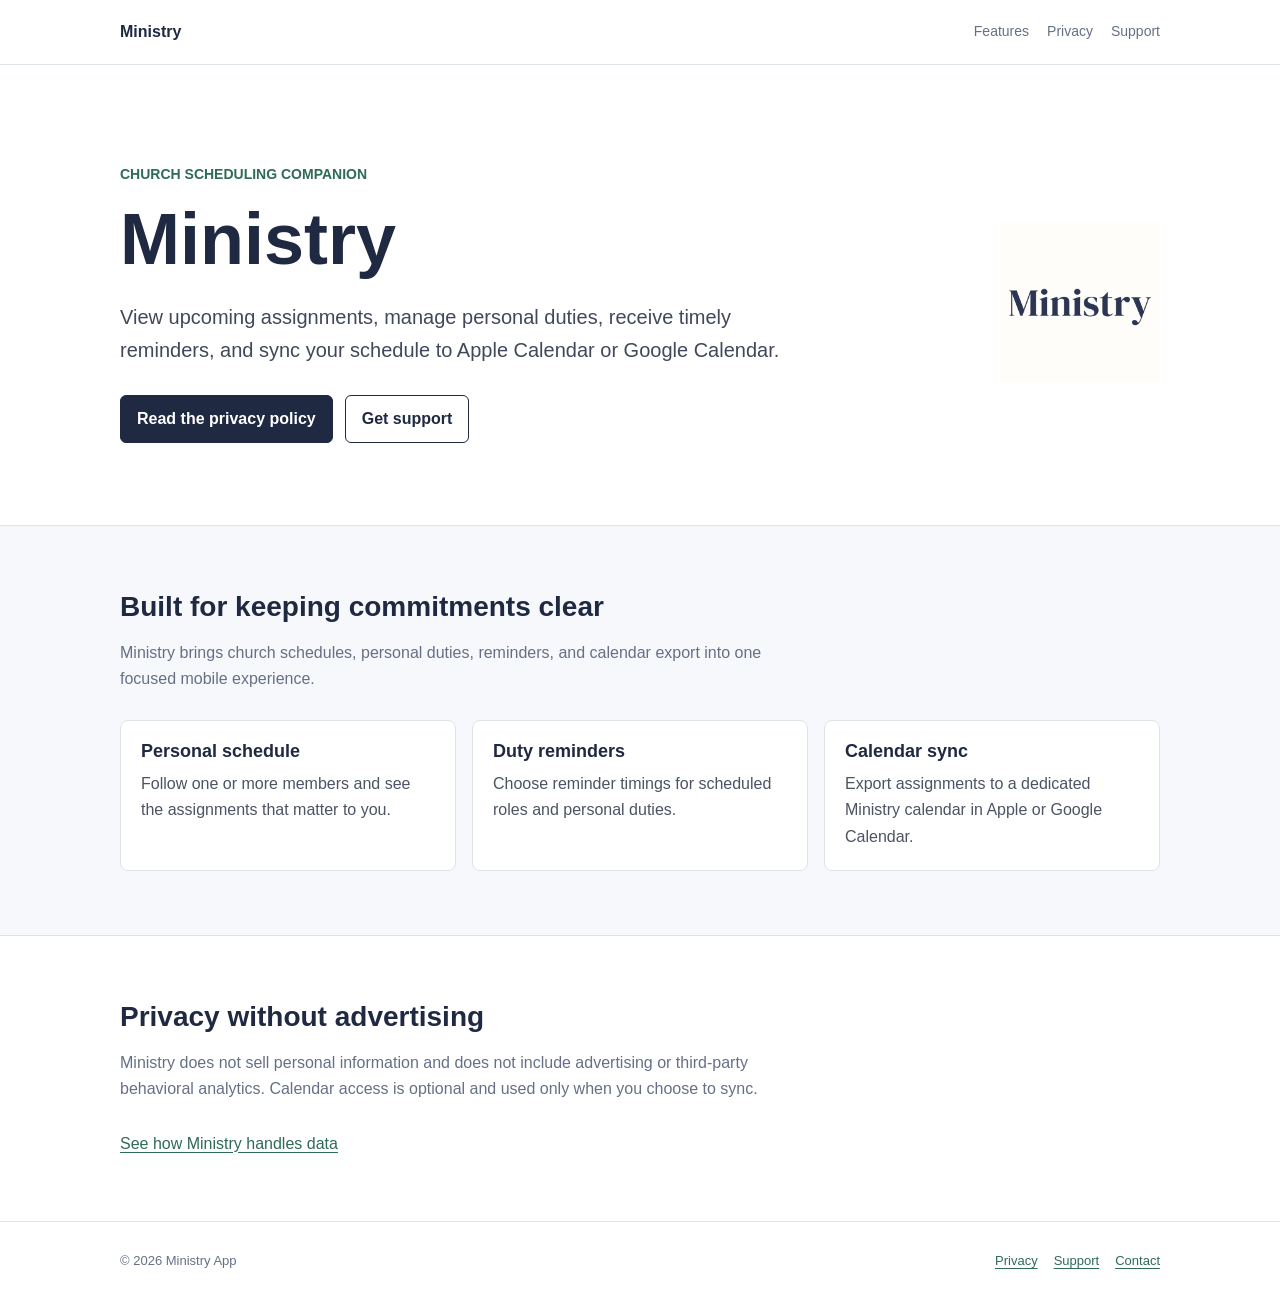
==== index.html @ 0b3a0c24 "Update Ministry privacy and support site" ====
<!doctype html>
<html lang="en">
  <head>
    <meta charset="UTF-8" />
    <meta name="viewport" content="width=device-width, initial-scale=1.0" />
    <meta
      name="description"
      content="Ministry is a church scheduling companion for iPhone and Android."
    />
    <title>Ministry - Church scheduling companion</title>
    <link rel="stylesheet" href="styles.css" />
  </head>
  <body>
    <header class="site-header">
      <nav class="nav" aria-label="Primary navigation">
        <a class="brand" href="./">Ministry</a>
        <div class="nav-links">
          <a href="#features">Features</a>
          <a href="privacy/">Privacy</a>
          <a href="support/">Support</a>
        </div>
      </nav>
    </header>

    <main>
      <section class="hero">
        <div class="hero-content">
          <p class="eyebrow">Church scheduling companion</p>
          <h1>Ministry</h1>
          <p class="hero-copy">
            View upcoming assignments, manage personal duties, receive timely
            reminders, and sync your schedule to Apple Calendar or Google
            Calendar.
          </p>
          <div class="actions">
            <a class="button" href="privacy/">Read the privacy policy</a>
            <a class="button secondary" href="support/">Get support</a>
          </div>
        </div>
        <img
          class="hero-icon"
          src="assets/icon.png"
          width="160"
          height="160"
          alt="Ministry app icon"
        />
      </section>

      <section class="band alt" id="features">
        <div class="container">
          <h2>Built for keeping commitments clear</h2>
          <p class="section-intro">
            Ministry brings church schedules, personal duties, reminders, and
            calendar export into one focused mobile experience.
          </p>
          <div class="feature-grid">
            <article class="feature">
              <h3>Personal schedule</h3>
              <p>
                Follow one or more members and see the assignments that matter
                to you.
              </p>
            </article>
            <article class="feature">
              <h3>Duty reminders</h3>
              <p>
                Choose reminder timings for scheduled roles and personal duties.
              </p>
            </article>
            <article class="feature">
              <h3>Calendar sync</h3>
              <p>
                Export assignments to a dedicated Ministry calendar in Apple or
                Google Calendar.
              </p>
            </article>
          </div>
        </div>
      </section>

      <section class="band">
        <div class="container">
          <h2>Privacy without advertising</h2>
          <p class="section-intro">
            Ministry does not sell personal information and does not include
            advertising or third-party behavioral analytics. Calendar access is
            optional and used only when you choose to sync.
          </p>
          <a href="privacy/">See how Ministry handles data</a>
        </div>
      </section>
    </main>

    <footer class="site-footer">
      <div class="footer-inner">
        <span>&copy; 2026 Ministry App</span>
        <div class="footer-links">
          <a href="privacy/">Privacy</a>
          <a href="support/">Support</a>
          <a href="mailto:ministry.shigong@gmail.com">Contact</a>
        </div>
      </div>
    </footer>
  </body>
</html>
---- styles.css ----
:root {
  color-scheme: light;
  --navy: #1f2942;
  --ink: #202534;
  --muted: #667085;
  --line: #dfe3ea;
  --surface: #f6f8fb;
  --green: #2f6b57;
  --gold: #c88a12;
  --white: #ffffff;
}

* {
  box-sizing: border-box;
}

html {
  scroll-behavior: smooth;
}

body {
  margin: 0;
  color: var(--ink);
  background: var(--white);
  font-family: -apple-system, BlinkMacSystemFont, "Segoe UI", sans-serif;
  line-height: 1.65;
}

a {
  color: var(--green);
  text-underline-offset: 3px;
}

img {
  display: block;
  max-width: 100%;
}

.site-header {
  border-bottom: 1px solid var(--line);
  background: var(--white);
}

.nav {
  width: min(1040px, calc(100% - 32px));
  min-height: 64px;
  margin: 0 auto;
  display: flex;
  align-items: center;
  justify-content: space-between;
  gap: 24px;
}

.brand {
  color: var(--navy);
  font-weight: 700;
  text-decoration: none;
}

.nav-links {
  display: flex;
  flex-wrap: wrap;
  gap: 18px;
  font-size: 14px;
}

.nav-links a {
  color: var(--muted);
  text-decoration: none;
}

.nav-links a:hover,
.nav-links a:focus-visible {
  color: var(--navy);
  text-decoration: underline;
}

.hero {
  width: min(1040px, calc(100% - 32px));
  min-height: 460px;
  margin: 0 auto;
  padding: 72px 0 56px;
  display: grid;
  align-content: center;
  grid-template-columns: minmax(0, 1fr) 180px;
  gap: 64px;
}

.hero-icon {
  width: 160px;
  height: 160px;
  align-self: center;
  justify-self: end;
}

.eyebrow {
  margin: 0 0 10px;
  color: var(--green);
  font-size: 14px;
  font-weight: 700;
  text-transform: uppercase;
}

h1,
h2,
h3 {
  color: var(--navy);
  line-height: 1.2;
}

h1 {
  margin: 0;
  font-size: clamp(42px, 8vw, 72px);
  letter-spacing: 0;
}

h2 {
  margin: 0 0 16px;
  font-size: 28px;
}

h3 {
  margin: 0 0 8px;
  font-size: 18px;
}

.hero-copy {
  max-width: 660px;
  margin: 18px 0 0;
  color: #41485a;
  font-size: 20px;
}

.actions {
  margin-top: 28px;
  display: flex;
  flex-wrap: wrap;
  gap: 12px;
}

.button {
  min-height: 44px;
  padding: 10px 16px;
  display: inline-flex;
  align-items: center;
  justify-content: center;
  border: 1px solid var(--navy);
  border-radius: 6px;
  color: var(--white);
  background: var(--navy);
  font-weight: 650;
  text-decoration: none;
}

.button.secondary {
  color: var(--navy);
  background: var(--white);
}

.band {
  padding: 64px 0;
  border-top: 1px solid var(--line);
}

.band.alt {
  background: var(--surface);
}

.container {
  width: min(1040px, calc(100% - 32px));
  margin: 0 auto;
}

.section-intro {
  max-width: 700px;
  margin: 0 0 28px;
  color: var(--muted);
}

.feature-grid {
  display: grid;
  grid-template-columns: repeat(3, minmax(0, 1fr));
  gap: 16px;
}

.feature {
  min-height: 150px;
  padding: 20px;
  border: 1px solid var(--line);
  border-radius: 8px;
  background: var(--white);
}

.feature p {
  margin: 0;
  color: #4c5363;
}

.policy {
  width: min(760px, calc(100% - 32px));
  margin: 0 auto;
  padding: 56px 0 72px;
}

.policy h1 {
  font-size: 42px;
}

.policy h2 {
  margin-top: 36px;
  font-size: 22px;
}

.policy h3 {
  margin-top: 24px;
}

.policy p,
.policy li {
  color: #3f4655;
}

.policy li + li {
  margin-top: 8px;
}

.date {
  margin: 8px 0 28px;
  color: var(--muted);
  font-size: 14px;
}

.notice {
  margin: 24px 0;
  padding: 16px 18px;
  border-left: 4px solid var(--gold);
  background: var(--surface);
}

details {
  margin: 12px 0;
  border: 1px solid var(--line);
  border-radius: 8px;
  background: var(--white);
}

details summary {
  padding: 14px 16px;
  cursor: pointer;
  color: var(--navy);
  font-weight: 650;
}

details .answer {
  padding: 0 16px 16px;
  color: #464d5c;
}

.support-block {
  margin: 28px 0;
  padding: 20px;
  border: 1px solid var(--line);
  border-radius: 8px;
  background: var(--surface);
}

.support-block p {
  margin-bottom: 0;
}

.site-footer {
  padding: 28px 0;
  border-top: 1px solid var(--line);
  color: var(--muted);
  font-size: 13px;
}

.footer-inner {
  width: min(1040px, calc(100% - 32px));
  margin: 0 auto;
  display: flex;
  flex-wrap: wrap;
  justify-content: space-between;
  gap: 12px 24px;
}

.footer-links {
  display: flex;
  flex-wrap: wrap;
  gap: 16px;
}

@media (max-width: 720px) {
  .nav {
    align-items: flex-start;
    padding: 16px 0;
    flex-direction: column;
    gap: 8px;
  }

  .hero {
    min-height: 520px;
    padding-top: 48px;
    grid-template-columns: 1fr;
    gap: 32px;
  }

  .hero-icon {
    width: 112px;
    height: 112px;
    justify-self: start;
    grid-row: 1;
  }

  .hero-content {
    grid-row: 2;
  }

  .feature-grid {
    grid-template-columns: 1fr;
  }
}
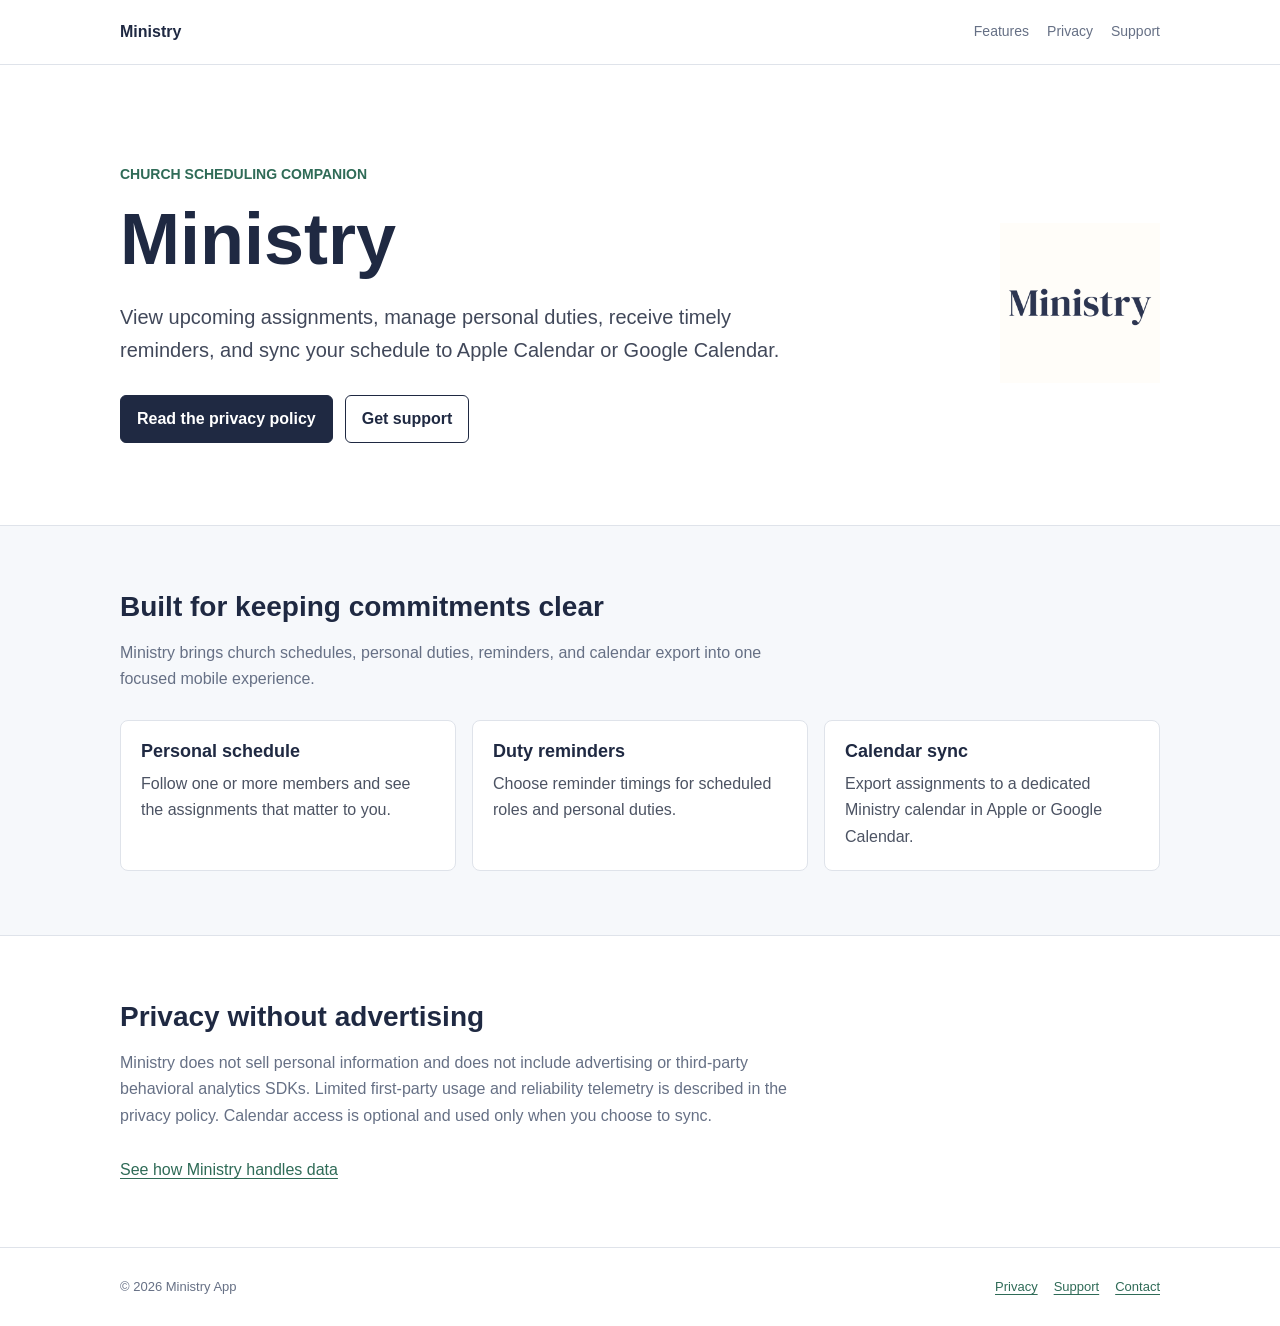
==== commit 0dadb680: "Update privacy policy for app telemetry" ====
--- a/index.html
+++ b/index.html
@@ -83,8 +83,10 @@
           <h2>Privacy without advertising</h2>
           <p class="section-intro">
             Ministry does not sell personal information and does not include
-            advertising or third-party behavioral analytics. Calendar access is
-            optional and used only when you choose to sync.
+            advertising or third-party behavioral analytics SDKs. Limited
+            first-party usage and reliability telemetry is described in the
+            privacy policy. Calendar access is optional and used only when you
+            choose to sync.
           </p>
           <a href="privacy/">See how Ministry handles data</a>
         </div>
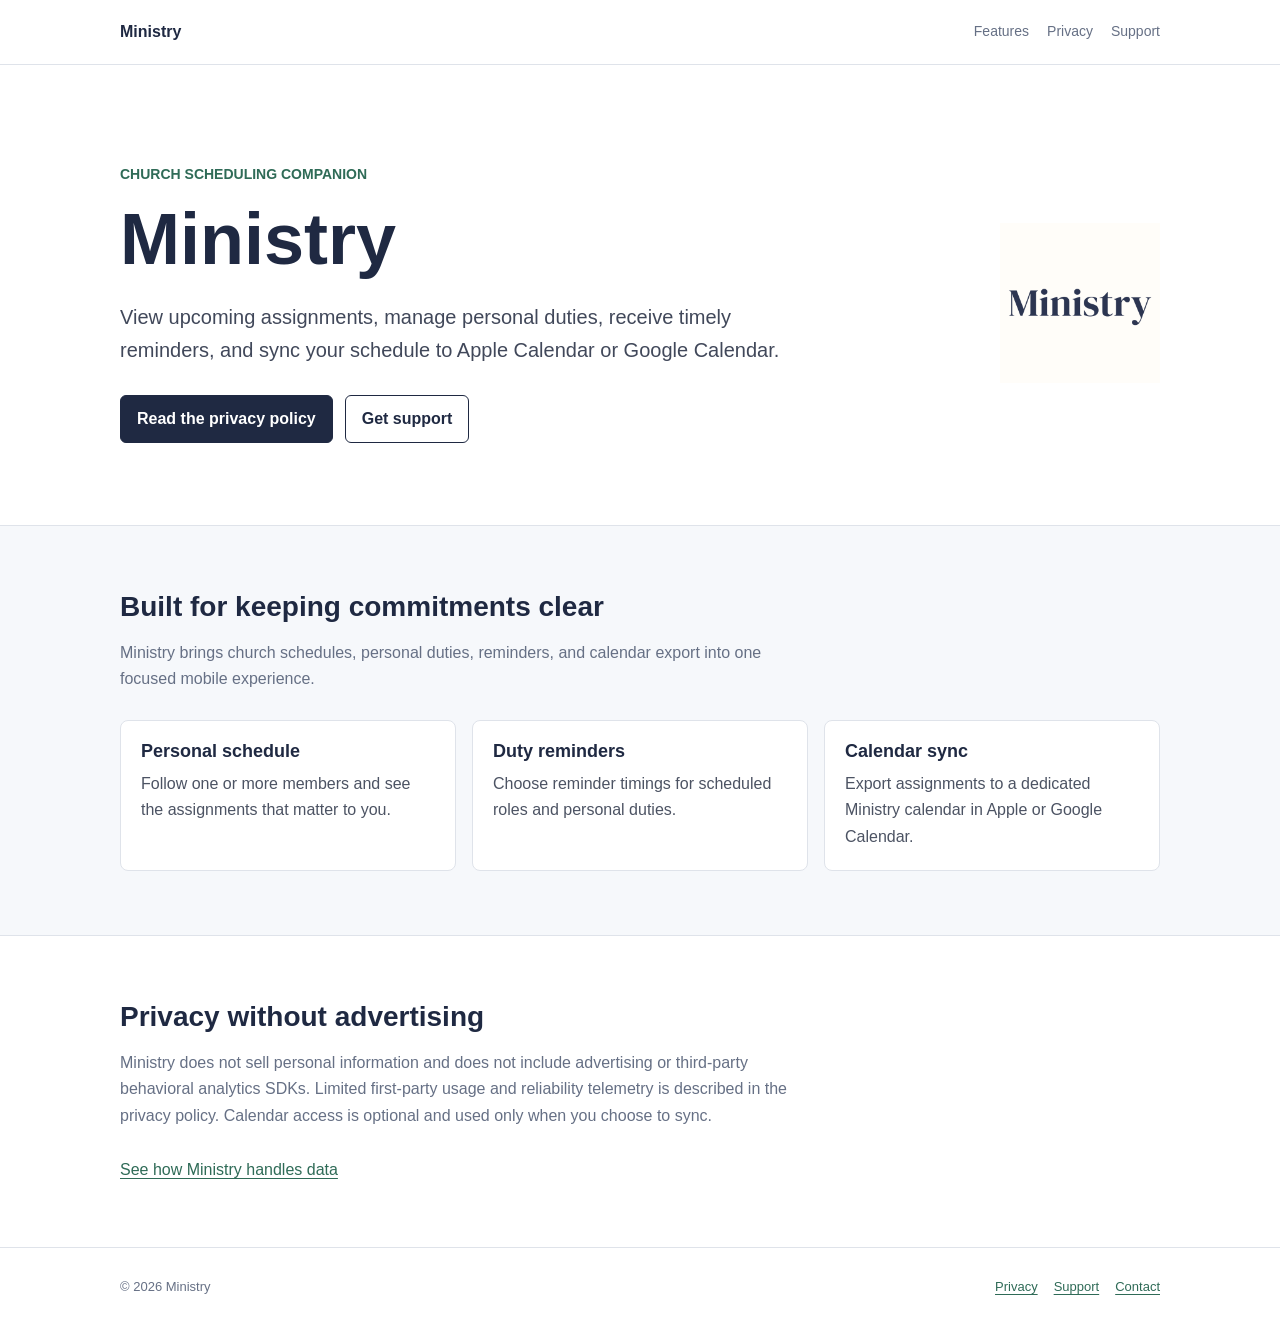
==== commit 424fa101: "Align homepage name with OAuth branding" ====
--- a/index.html
+++ b/index.html
@@ -7,7 +7,27 @@
       name="description"
       content="Ministry is a church scheduling companion for iPhone and Android."
     />
-    <title>Ministry - Church scheduling companion</title>
+    <meta name="application-name" content="Ministry" />
+    <meta property="og:type" content="website" />
+    <meta property="og:site_name" content="Ministry" />
+    <meta property="og:title" content="Ministry" />
+    <meta
+      property="og:description"
+      content="Ministry is a church scheduling companion for iPhone and Android."
+    />
+    <meta property="og:url" content="https://ministry.tedweng.com/" />
+    <link rel="canonical" href="https://ministry.tedweng.com/" />
+    <title>Ministry</title>
+    <script type="application/ld+json">
+      {
+        "@context": "https://schema.org",
+        "@type": "SoftwareApplication",
+        "name": "Ministry",
+        "applicationCategory": "UtilitiesApplication",
+        "operatingSystem": "iOS, Android",
+        "url": "https://ministry.tedweng.com/"
+      }
+    </script>
     <link rel="stylesheet" href="styles.css" />
   </head>
   <body>
@@ -95,7 +115,7 @@
 
     <footer class="site-footer">
       <div class="footer-inner">
-        <span>&copy; 2026 Ministry App</span>
+        <span>&copy; 2026 Ministry</span>
         <div class="footer-links">
           <a href="privacy/">Privacy</a>
           <a href="support/">Support</a>
